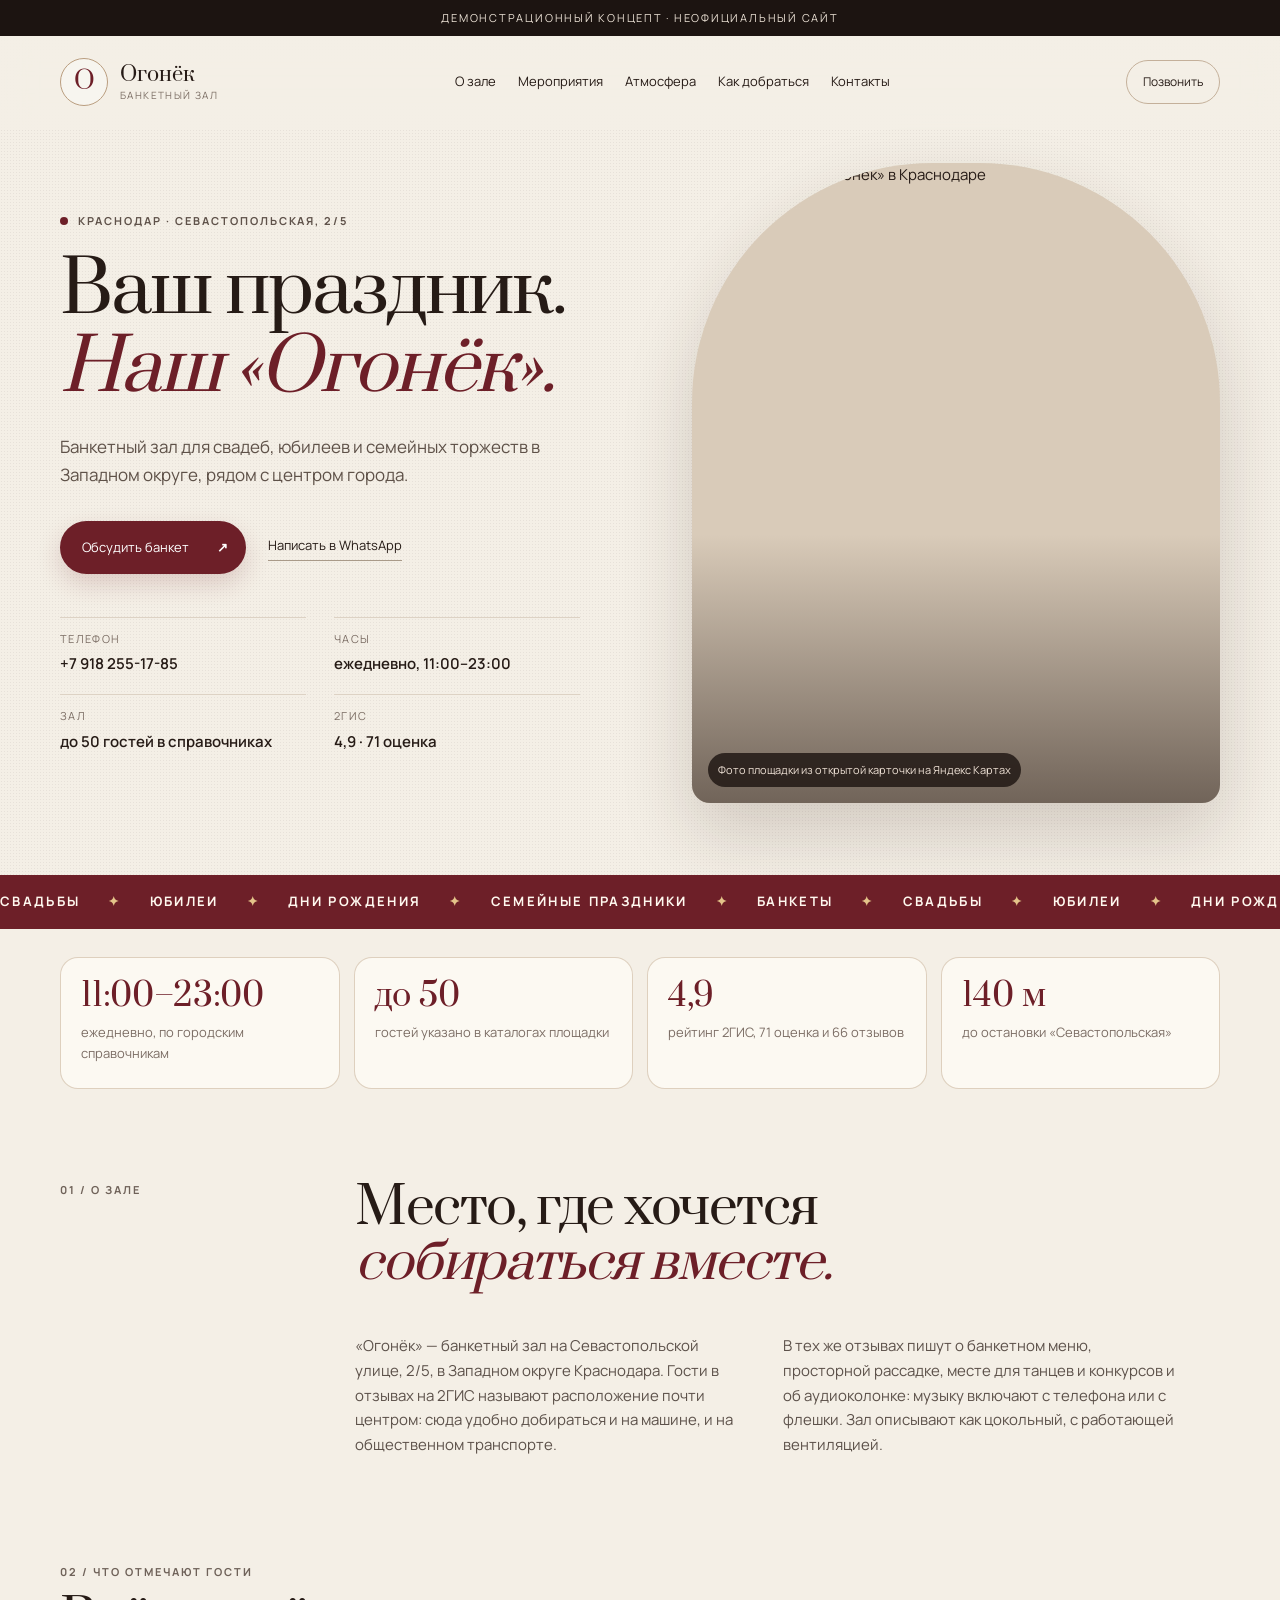
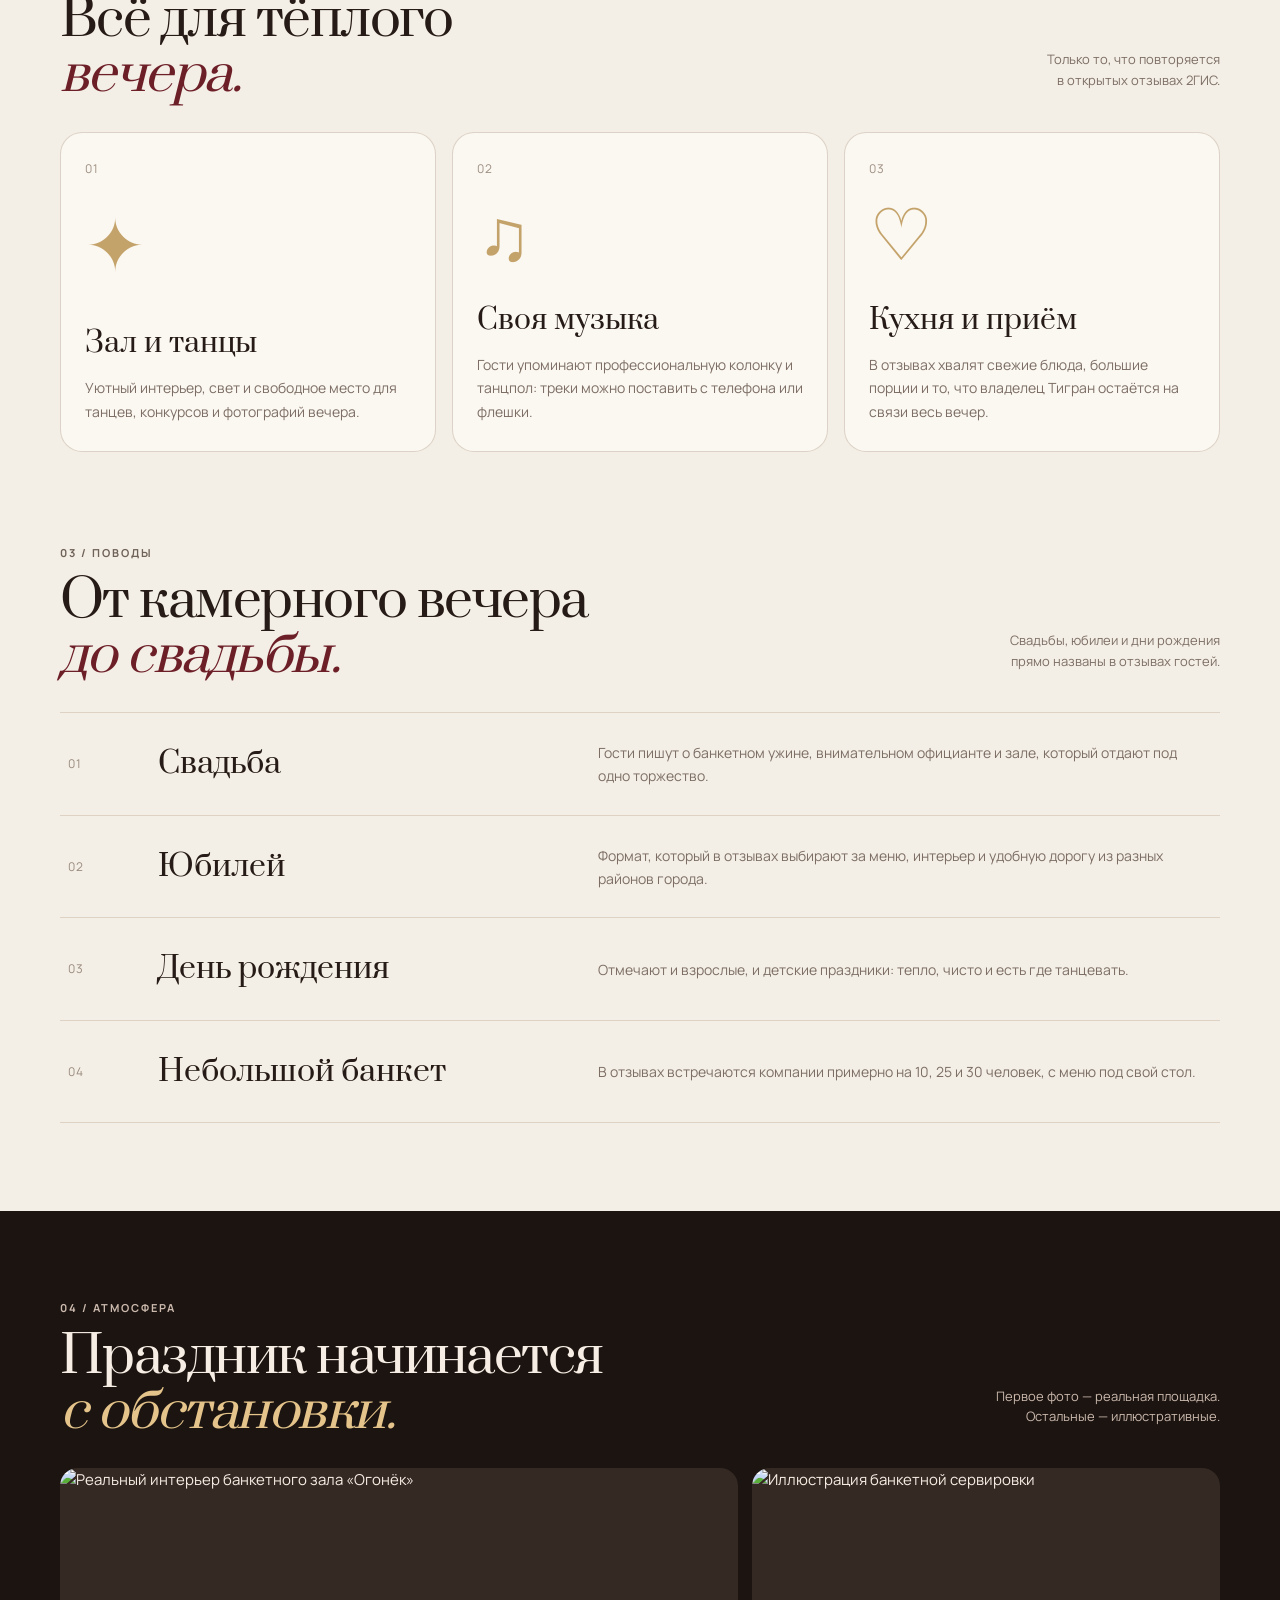
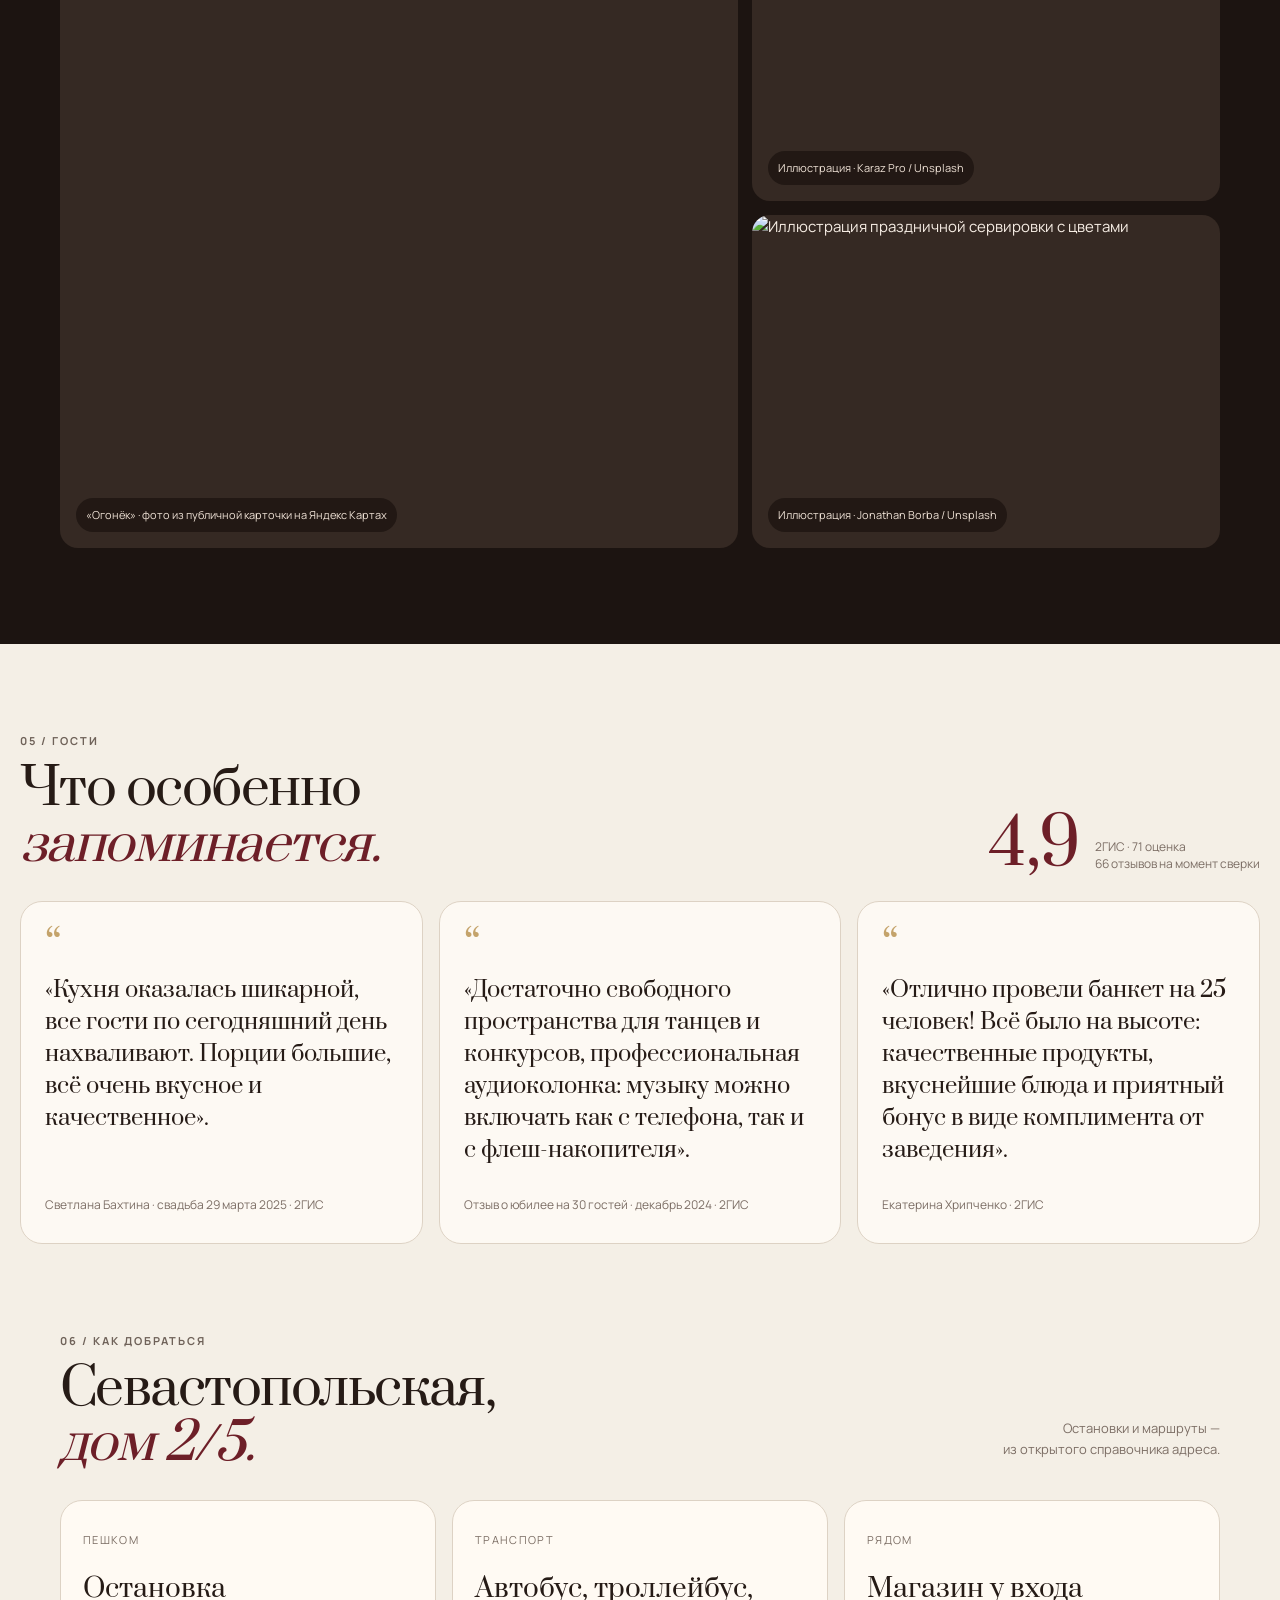
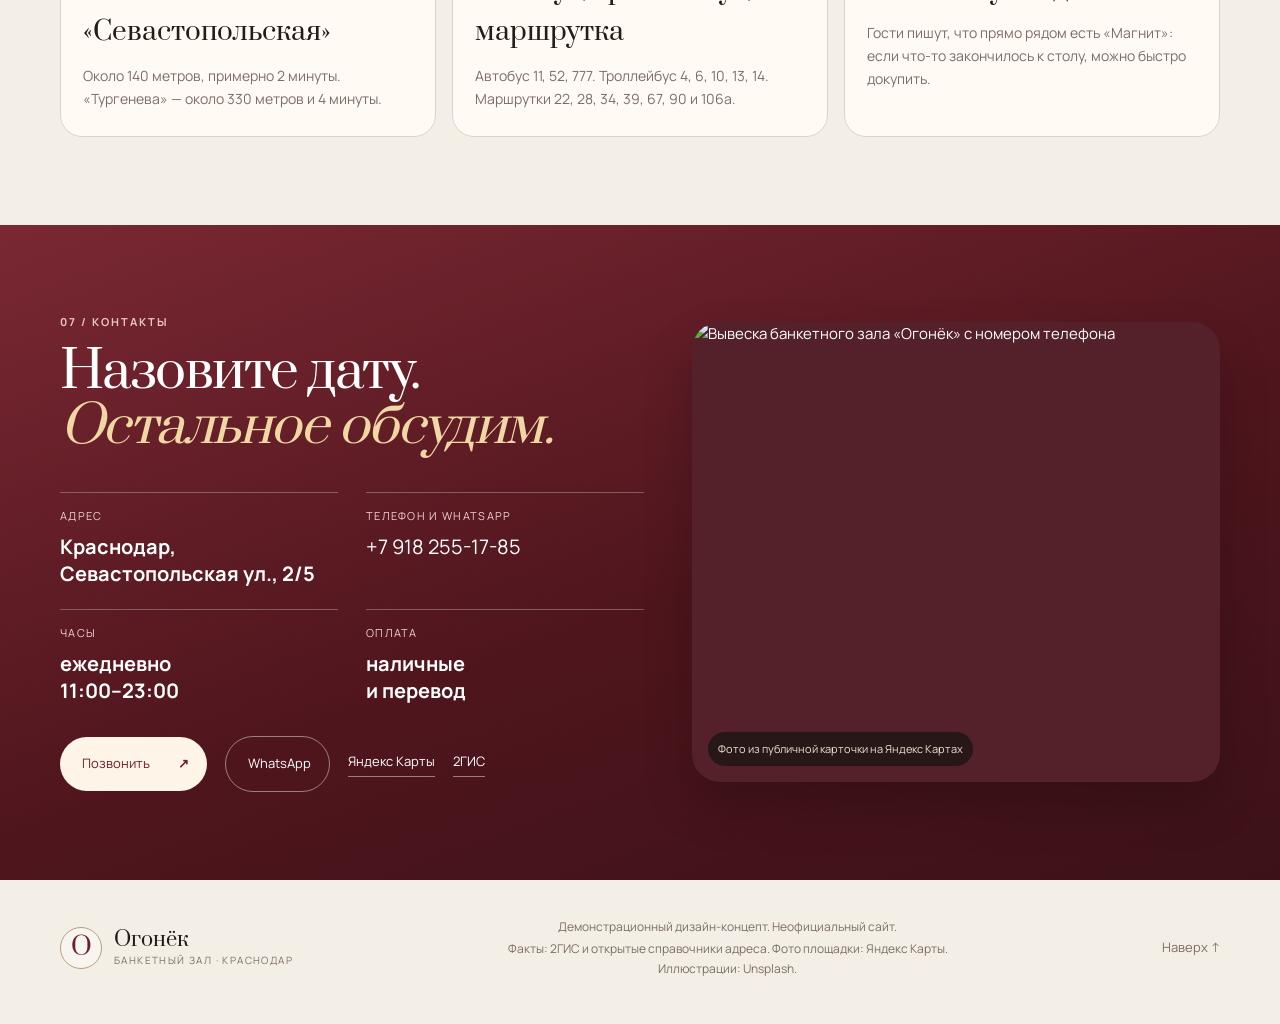
==== index.html @ b91be5e9 "Polish the Ogonek banquet page so it can be shared. Co-authored-by: Cursor <cursoragent@cursor.com>" ====
<!doctype html>
<html lang="ru">
<head>
  <meta charset="utf-8">
  <meta name="viewport" content="width=device-width, initial-scale=1">
  <meta name="description" content="Банкетный зал «Огонёк» в Краснодаре: Севастопольская улица, 2/5. Свадьбы, юбилеи и семейные праздники. Телефон +7 918 255-17-85.">
  <meta name="robots" content="noindex,nofollow">
  <meta name="theme-color" content="#4f151d">
  <meta property="og:title" content="Огонёк — банкетный зал в Краснодаре">
  <meta property="og:description" content="Севастопольская ул., 2/5. Свадьбы, юбилеи и семейные праздники. Ежедневно с 11:00 до 23:00.">
  <meta property="og:type" content="website">
  <title>Огонёк — банкетный зал в Краснодаре</title>
  <link rel="preconnect" href="https://fonts.googleapis.com">
  <link rel="preconnect" href="https://fonts.gstatic.com" crossorigin>
  <link href="https://fonts.googleapis.com/css2?family=Manrope:wght@400;500;600;700&family=Prata&display=swap" rel="stylesheet">
  <link rel="stylesheet" href="style.css">
  <script>document.documentElement.classList.add("js")</script>
</head>
<body>
  <div class="demo-bar">
    Демонстрационный концепт · неофициальный сайт
  </div>

  <header class="site-header" id="header">
    <div class="wrap header">
      <a href="#top" class="brand" aria-label="Огонёк — на главную">
        <span class="brand-mark" aria-hidden="true">О</span>
        <span>
          <strong>Огонёк</strong>
          <small>банкетный зал</small>
        </span>
      </a>

      <button class="nav-toggle" type="button" aria-expanded="false" aria-controls="site-nav">
        <span>Меню</span>
      </button>

      <nav id="site-nav" aria-label="Навигация">
        <a href="#about">О зале</a>
        <a href="#events">Мероприятия</a>
        <a href="#gallery">Атмосфера</a>
        <a href="#route">Как добраться</a>
        <a href="#contacts">Контакты</a>
      </nav>

      <a class="header-cta" href="tel:+79182551785">Позвонить</a>
    </div>
  </header>

  <main id="top">
    <section class="hero wrap">
      <div class="hero-copy">
        <p class="eyebrow"><span></span> Краснодар · Севастопольская, 2/5</p>
        <h1>Ваш праздник.<br><em>Наш «Огонёк».</em></h1>
        <p class="lead">
          Банкетный зал для свадеб, юбилеев и семейных торжеств
          в Западном округе, рядом с центром города.
        </p>

        <div class="hero-actions">
          <a class="primary" href="tel:+79182551785">Обсудить банкет <b>↗</b></a>
          <a class="text-link" href="https://wa.me/79182551785" target="_blank" rel="noopener">Написать в WhatsApp</a>
        </div>

        <div class="hero-meta">
          <div><span>Телефон</span><strong><a href="tel:+79182551785">+7 918 255-17-85</a></strong></div>
          <div><span>Часы</span><strong>ежедневно, 11:00–23:00</strong></div>
          <div><span>Зал</span><strong>до 50 гостей в справочниках</strong></div>
          <div><span>2ГИС</span><strong>4,9 · 71 оценка</strong></div>
        </div>
      </div>

      <figure class="hero-image">
        <img
          src="https://avatars.mds.yandex.net/get-altay/16123546/2a0000019a3725b6a04219228c6ca6900550/XXL_height"
          alt="Банкетный зал «Огонёк» в Краснодаре">
        <figcaption>Фото площадки из открытой карточки на Яндекс Картах</figcaption>
      </figure>
    </section>

    <section class="ticker" aria-hidden="true">
      <div class="ticker-track">
        <span>Свадьбы</span><i>✦</i>
        <span>Юбилеи</span><i>✦</i>
        <span>Дни рождения</span><i>✦</i>
        <span>Семейные праздники</span><i>✦</i>
        <span>Банкеты</span><i>✦</i>
        <span>Свадьбы</span><i>✦</i>
        <span>Юбилеи</span><i>✦</i>
        <span>Дни рождения</span><i>✦</i>
        <span>Семейные праздники</span><i>✦</i>
        <span>Банкеты</span><i>✦</i>
      </div>
    </section>

    <section class="facts wrap reveal" aria-label="Коротко о зале">
      <article>
        <strong>11:00–23:00</strong>
        <span>ежедневно, по городским справочникам</span>
      </article>
      <article>
        <strong>до 50</strong>
        <span>гостей указано в каталогах площадки</span>
      </article>
      <article>
        <strong>4,9</strong>
        <span>рейтинг 2ГИС, 71 оценка и 66 отзывов</span>
      </article>
      <article>
        <strong>140 м</strong>
        <span>до остановки «Севастопольская»</span>
      </article>
    </section>

    <section class="about wrap reveal" id="about">
      <p class="section-kicker">01 / О зале</p>
      <div>
        <h2>Место, где хочется<br><em>собираться вместе.</em></h2>
        <div class="about-columns">
          <p>
            «Огонёк» — банкетный зал на Севастопольской улице, 2/5,
            в Западном округе Краснодара. Гости в отзывах на 2ГИС
            называют расположение почти центром: сюда удобно добираться
            и на машине, и на общественном транспорте.
          </p>
          <p>
            В тех же отзывах пишут о банкетном меню, просторной рассадке,
            месте для танцев и конкурсов и об аудиоколонке: музыку включают
            с телефона или с флешки. Зал описывают как цокольный,
            с работающей вентиляцией.
          </p>
        </div>
      </div>
    </section>

    <section class="features">
      <div class="wrap">
        <div class="section-head reveal">
          <div>
            <p class="section-kicker">02 / Что отмечают гости</p>
            <h2>Всё для тёплого<br><em>вечера.</em></h2>
          </div>
          <p class="side-note">Только то, что повторяется<br>в открытых отзывах 2ГИС.</p>
        </div>

        <div class="feature-grid">
          <article class="reveal">
            <span>01</span>
            <div class="feature-symbol">✦</div>
            <h3>Зал и танцы</h3>
            <p>Уютный интерьер, свет и свободное место для танцев, конкурсов и фотографий вечера.</p>
          </article>
          <article class="reveal">
            <span>02</span>
            <div class="feature-symbol">♫</div>
            <h3>Своя музыка</h3>
            <p>Гости упоминают профессиональную колонку и танцпол: треки можно поставить с телефона или флешки.</p>
          </article>
          <article class="reveal">
            <span>03</span>
            <div class="feature-symbol">♡</div>
            <h3>Кухня и приём</h3>
            <p>В отзывах хвалят свежие блюда, большие порции и то, что владелец Тигран остаётся на связи весь вечер.</p>
          </article>
        </div>
      </div>
    </section>

    <section class="events wrap" id="events">
      <div class="section-head reveal">
        <div>
          <p class="section-kicker">03 / Поводы</p>
          <h2>От камерного вечера<br><em>до свадьбы.</em></h2>
        </div>
        <p class="side-note">Свадьбы, юбилеи и дни рождения<br>прямо названы в отзывах гостей.</p>
      </div>

      <div class="event-list">
        <article class="reveal">
          <span>01</span>
          <h3>Свадьба</h3>
          <p>Гости пишут о банкетном ужине, внимательном официанте и зале, который отдают под одно торжество.</p>
        </article>
        <article class="reveal">
          <span>02</span>
          <h3>Юбилей</h3>
          <p>Формат, который в отзывах выбирают за меню, интерьер и удобную дорогу из разных районов города.</p>
        </article>
        <article class="reveal">
          <span>03</span>
          <h3>День рождения</h3>
          <p>Отмечают и взрослые, и детские праздники: тепло, чисто и есть где танцевать.</p>
        </article>
        <article class="reveal">
          <span>04</span>
          <h3>Небольшой банкет</h3>
          <p>В отзывах встречаются компании примерно на 10, 25 и 30 человек, с меню под свой стол.</p>
        </article>
      </div>
    </section>

    <section class="gallery" id="gallery">
      <div class="wrap">
        <div class="section-head light reveal">
          <div>
            <p class="section-kicker">04 / Атмосфера</p>
            <h2>Праздник начинается<br><em>с обстановки.</em></h2>
          </div>
          <p class="side-note">Первое фото — реальная площадка.<br>Остальные — иллюстративные.</p>
        </div>

        <div class="gallery-grid">
          <figure class="venue-photo reveal">
            <img
              src="https://avatars.mds.yandex.net/get-altay/16123546/2a0000019a3725b6a04219228c6ca6900550/XXL_height"
              alt="Реальный интерьер банкетного зала «Огонёк»">
            <figcaption>«Огонёк» · фото из публичной карточки на Яндекс Картах</figcaption>
          </figure>

          <figure class="reveal">
            <img
              src="https://images.unsplash.com/photo-1775918427144-51f0bf53f8c4?auto=format&fit=crop&fm=jpg&q=82&w=1600"
              alt="Иллюстрация банкетной сервировки">
            <figcaption>Иллюстрация · Karaz Pro / Unsplash</figcaption>
          </figure>

          <figure class="reveal">
            <img
              src="https://images.unsplash.com/photo-1769812343477-f0db96f225d3?auto=format&fit=crop&fm=jpg&q=82&w=1600"
              alt="Иллюстрация праздничной сервировки с цветами">
            <figcaption>Иллюстрация · Jonathan Borba / Unsplash</figcaption>
          </figure>
        </div>
      </div>
    </section>

    <section class="reviews wrap">
      <div class="section-head reveal">
        <div>
          <p class="section-kicker">05 / Гости</p>
          <h2>Что особенно<br><em>запоминается.</em></h2>
        </div>
        <div class="rating">
          <strong>4,9</strong>
          <span>2ГИС · 71 оценка<br>66 отзывов на момент сверки</span>
        </div>
      </div>

      <div class="review-grid">
        <blockquote class="reveal">
          <p>«Кухня оказалась шикарной, все гости по сегодняшний день нахваливают. Порции большие, всё очень вкусное и качественное».</p>
          <footer>Светлана Бахтина · свадьба 29 марта 2025 · 2ГИС</footer>
        </blockquote>
        <blockquote class="reveal">
          <p>«Достаточно свободного пространства для танцев и конкурсов, профессиональная аудиоколонка: музыку можно включать как с телефона, так и с флеш-накопителя».</p>
          <footer>Отзыв о юбилее на 30 гостей · декабрь 2024 · 2ГИС</footer>
        </blockquote>
        <blockquote class="reveal">
          <p>«Отлично провели банкет на 25 человек! Всё было на высоте: качественные продукты, вкуснейшие блюда и приятный бонус в виде комплимента от заведения».</p>
          <footer>Екатерина Хрипченко · 2ГИС</footer>
        </blockquote>
      </div>
    </section>

    <section class="route wrap reveal" id="route">
      <div class="section-head">
        <div>
          <p class="section-kicker">06 / Как добраться</p>
          <h2>Севастопольская,<br><em>дом 2/5.</em></h2>
        </div>
        <p class="side-note">Остановки и маршруты —<br>из открытого справочника адреса.</p>
      </div>
      <div class="route-grid">
        <article>
          <span>Пешком</span>
          <h3>Остановка «Севастопольская»</h3>
          <p>Около 140 метров, примерно 2 минуты. «Тургенева» — около 330 метров и 4 минуты.</p>
        </article>
        <article>
          <span>Транспорт</span>
          <h3>Автобус, троллейбус, маршрутка</h3>
          <p>Автобус 11, 52, 777. Троллейбус 4, 6, 10, 13, 14. Маршрутки 22, 28, 34, 39, 67, 90 и 106а.</p>
        </article>
        <article>
          <span>Рядом</span>
          <h3>Магазин у входа</h3>
          <p>Гости пишут, что прямо рядом есть «Магнит»: если что-то закончилось к столу, можно быстро докупить.</p>
        </article>
      </div>
    </section>

    <section class="contacts" id="contacts">
      <div class="wrap contact-grid">
        <div class="reveal">
          <p class="section-kicker pale">07 / Контакты</p>
          <h2>Назовите дату.<br><em>Остальное обсудим.</em></h2>

          <div class="contact-info">
            <div>
              <span>Адрес</span>
              <strong>Краснодар,<br>Севастопольская ул., 2/5</strong>
            </div>
            <div>
              <span>Телефон и WhatsApp</span>
              <a href="tel:+79182551785">+7 918 255-17-85</a>
            </div>
            <div>
              <span>Часы</span>
              <strong>ежедневно<br>11:00–23:00</strong>
            </div>
            <div>
              <span>Оплата</span>
              <strong>наличные<br>и перевод</strong>
            </div>
          </div>

          <div class="contact-actions">
            <a class="primary cream" href="tel:+79182551785">Позвонить <b>↗</b></a>
            <a class="primary ghost" href="https://wa.me/79182551785" target="_blank" rel="noopener">WhatsApp</a>
            <a class="map-link" target="_blank" rel="noopener"
               href="https://yandex.ru/maps/?text=%D0%9A%D1%80%D0%B0%D1%81%D0%BD%D0%BE%D0%B4%D0%B0%D1%80%2C%20%D0%A1%D0%B5%D0%B2%D0%B0%D1%81%D1%82%D0%BE%D0%BF%D0%BE%D0%BB%D1%8C%D1%81%D0%BA%D0%B0%D1%8F%202%2F5">
              Яндекс Карты
            </a>
            <a class="map-link" target="_blank" rel="noopener"
               href="https://2gis.ru/krasnodar/firm/70000001054314527">
              2ГИС
            </a>
          </div>
        </div>

        <figure class="sign-photo reveal">
          <img
            src="https://avatars.mds.yandex.net/get-altay/18101536/2a0000019d8aa66c78dc03e1081b0ba7074f/XXL_height"
            alt="Вывеска банкетного зала «Огонёк» с номером телефона">
          <figcaption>Фото из публичной карточки на Яндекс Картах</figcaption>
        </figure>
      </div>
    </section>
  </main>

  <footer class="wrap footer">
    <div class="brand compact">
      <span class="brand-mark">О</span>
      <span>
        <strong>Огонёк</strong>
        <small>банкетный зал · Краснодар</small>
      </span>
    </div>
    <div class="legal">
      <p>Демонстрационный дизайн-концепт. Неофициальный сайт.</p>
      <p>Факты: 2ГИС и открытые справочники адреса. Фото площадки: Яндекс Карты. Иллюстрации: Unsplash.</p>
    </div>
    <a href="#top">Наверх ↑</a>
  </footer>

  <a class="float-call" href="tel:+79182551785">Позвонить</a>

  <script src="app.js"></script>
</body>
</html>
---- style.css ----
:root{
  --cream:#f4efe6;
  --paper:#fbf7f1;
  --ink:#261b16;
  --muted:#7c6e65;
  --wine:#6d1f28;
  --wine2:#4f151d;
  --gold:#c4a36a;
  --line:#ddd2c4;
  --dark:#1c1411;
}
*{box-sizing:border-box}
html{scroll-behavior:smooth;scroll-padding-top:96px}
body{
  margin:0;
  background:
    radial-gradient(900px 420px at 8% -10%, rgba(201,164,106,.18), transparent 60%),
    var(--cream);
  color:var(--ink);
  font:15px/1.65 Manrope,Arial,sans-serif;
}
body:before{
  content:"";
  pointer-events:none;
  position:fixed;
  inset:0;
  opacity:.18;
  background-image:radial-gradient(rgba(38,27,22,.35) .6px, transparent .6px);
  background-size:3px 3px;
  mix-blend-mode:multiply;
  z-index:0;
}
a{color:inherit;text-decoration:none}
img{display:block;width:100%;height:100%;object-fit:cover}
.wrap{max-width:1240px;margin:auto;padding-left:40px;padding-right:40px;position:relative;z-index:1}
.demo-bar{
  position:relative;
  z-index:30;
  background:var(--dark);
  color:#e9dfd3;
  text-align:center;
  padding:9px 18px;
  font-size:11px;
  letter-spacing:.16em;
  text-transform:uppercase;
}
.site-header{
  position:sticky;
  top:0;
  z-index:40;
  background:rgba(244,239,230,.86);
  backdrop-filter:blur(16px);
  border-bottom:1px solid transparent;
  transition:border-color .35s ease, box-shadow .35s ease;
}
.site-header.is-stuck{
  border-bottom-color:rgba(185,157,127,.45);
  box-shadow:0 10px 30px rgba(38,27,22,.05);
}
.header{height:92px;display:flex;align-items:center;justify-content:space-between;gap:22px}
.brand{display:flex;align-items:center;gap:12px}
.brand-mark{
  width:48px;height:48px;border:1px solid #b99d7f;border-radius:50%;
  display:grid;place-items:center;font-family:Prata,Georgia,serif;font-size:24px;color:var(--wine);
  position:relative;background:rgba(255,255,255,.35);
}
.brand-mark:after{
  content:"";
  position:absolute;inset:-5px;border-radius:50%;
  border:1px solid rgba(196,163,106,.0);
  animation:pulse 3.6s ease-out infinite;
}
.brand>span:last-child{display:flex;flex-direction:column;line-height:1.15}
.brand strong{font-family:Prata,Georgia,serif;font-size:20px;font-weight:400}
.brand small{font-size:10px;text-transform:uppercase;letter-spacing:.14em;color:var(--muted);margin-top:4px}
nav{display:flex;gap:22px;font-size:13px}
nav a{position:relative;padding:6px 0}
nav a:after{
  content:"";position:absolute;left:0;bottom:0;height:1px;width:100%;
  background:var(--wine);transform:scaleX(0);transform-origin:left;transition:transform .35s ease;
}
nav a:hover:after{transform:scaleX(1)}
.header-cta,.nav-toggle{
  border:1px solid #c4b09a;padding:11px 16px;border-radius:999px;font-size:12px;background:transparent;
  color:inherit;cursor:pointer;font-family:inherit;
}
.header-cta{transition:background .3s ease,color .3s ease,transform .3s ease}
.header-cta:hover{background:var(--wine);color:#fff;transform:translateY(-1px)}
.nav-toggle{display:none}
.hero{display:grid;grid-template-columns:1.05fr .95fr;gap:48px;padding-top:34px;padding-bottom:72px;align-items:center}
.eyebrow,.section-kicker{margin:0;font-size:11px;letter-spacing:.18em;font-weight:700;text-transform:uppercase}
.eyebrow{display:flex;align-items:center;gap:10px;color:#5f524a}
.eyebrow span{width:8px;height:8px;background:var(--wine);border-radius:50%;box-shadow:0 0 0 0 rgba(109,31,40,.45);animation:blink 2.4s ease-out infinite}
h1,h2{font-family:Prata,Georgia,serif;font-weight:400;line-height:1.08;letter-spacing:-.03em;margin:0}
h1{font-size:clamp(48px,5.6vw,84px);margin-top:22px}
h2{font-size:clamp(36px,4vw,58px)}
em{font-style:italic;color:var(--wine)}
.lead{max-width:540px;font-size:17px;color:#5e5148;margin:26px 0 0}
.hero-actions{display:flex;align-items:center;gap:22px;margin-top:32px;flex-wrap:wrap}
.primary{
  display:inline-flex;justify-content:space-between;align-items:center;gap:28px;
  background:var(--wine);color:white;padding:16px 18px 16px 22px;border-radius:999px;font-size:13px;
  transition:transform .35s ease,background .35s ease,box-shadow .35s ease;
  box-shadow:0 10px 24px rgba(109,31,40,.18);
}
.primary b{transition:transform .35s ease}
.primary:hover{background:var(--wine2);transform:translateY(-2px)}
.primary:hover b{transform:translate(3px,-3px)}
.text-link,.map-link{font-size:13px;border-bottom:1px solid #a99a89;padding-bottom:3px}
.hero-meta{display:grid;grid-template-columns:1fr 1fr;gap:18px 28px;margin-top:42px;max-width:520px}
.hero-meta div{border-top:1px solid var(--line);padding-top:12px;display:flex;flex-direction:column;gap:4px}
.hero-meta span,.route-grid span,.contact-info span{font-size:11px;color:var(--muted);text-transform:uppercase;letter-spacing:.12em}
.hero-meta strong,.hero-meta a{font-size:15px;font-weight:600}
.hero-image{
  margin:0;position:relative;height:640px;border-radius:240px 240px 18px 18px;overflow:hidden;
  background:#d9cbb9;box-shadow:0 30px 70px rgba(58,32,24,.18);
}
.hero-image img{animation:ken 18s ease-in-out infinite alternate}
.hero-image:after{content:"";position:absolute;inset:0;background:linear-gradient(180deg,transparent 58%,rgba(27,15,10,.55))}
figure figcaption{
  position:absolute;left:16px;bottom:16px;z-index:2;max-width:calc(100% - 32px);
  background:rgba(30,21,18,.82);color:#eee1d5;padding:8px 10px;border-radius:999px;font-size:11px;
}
.ticker{overflow:hidden;background:var(--wine);color:#fff8ef;padding:16px 0;position:relative;z-index:1}
.ticker-track{display:flex;gap:28px;width:max-content;align-items:center;animation:marquee 32s linear infinite;font-size:13px;font-weight:700;letter-spacing:.18em;text-transform:uppercase}
.ticker i{font-style:normal;color:#e4c48a}
.facts{display:grid;grid-template-columns:repeat(4,1fr);gap:14px;padding-top:28px}
.facts article{
  background:rgba(255,252,247,.72);border:1px solid rgba(185,157,127,.45);
  border-radius:18px;padding:22px 20px;min-height:132px;
  transition:transform .4s ease,box-shadow .4s ease;
}
.facts article:hover{transform:translateY(-4px);box-shadow:0 16px 30px rgba(58,32,24,.06)}
.facts strong{display:block;font-family:Prata,Georgia,serif;font-size:32px;font-weight:400;color:var(--wine);line-height:1}
.facts span{display:block;margin-top:10px;color:var(--muted);font-size:13px}
.about{display:grid;grid-template-columns:.7fr 2.3fr;gap:32px;padding-top:92px;padding-bottom:36px}
.section-kicker{color:#6f6259}
.about h2{max-width:760px}
.about-columns{display:grid;grid-template-columns:1fr 1fr;gap:36px;max-width:820px;margin-top:28px;color:#5c514a;font-size:15px}
.features{padding:54px 0 92px}
.section-head{display:flex;align-items:end;justify-content:space-between;gap:28px;margin-bottom:28px}
.section-head h2{margin-top:12px}
.side-note{font-size:13px;line-height:1.6;color:var(--muted);text-align:right}
.feature-grid{display:grid;grid-template-columns:repeat(3,1fr);gap:16px}
.feature-grid article{
  background:var(--paper);padding:26px 24px 28px;border-radius:22px;min-height:320px;
  display:flex;flex-direction:column;border:1px solid rgba(217,207,194,.9);
  transition:transform .45s ease,box-shadow .45s ease;
}
.feature-grid article:hover{transform:translateY(-6px);box-shadow:0 22px 40px rgba(58,32,24,.08)}
.feature-grid article>span{font-size:12px;color:#9d8f82;letter-spacing:.12em}
.feature-symbol{font-family:Prata,Georgia,serif;font-size:72px;color:var(--gold);line-height:1;flex:1;display:flex;align-items:center}
.feature-grid h3{font-family:Prata,Georgia,serif;font-size:28px;font-weight:400;margin:0 0 10px}
.feature-grid p{font-size:14px;color:var(--muted);margin:0}
.events{padding-bottom:88px}
.event-list{border-top:1px solid var(--line)}
.event-list article{
  display:grid;grid-template-columns:72px 1.1fr 1.6fr;align-items:center;gap:18px;
  border-bottom:1px solid var(--line);padding:26px 8px;transition:background .35s ease,padding .35s ease;
}
.event-list article:hover{background:rgba(255,252,247,.8);padding-left:16px}
.event-list span{font-size:12px;color:#998a7d;letter-spacing:.08em}
.event-list h3{font-family:Prata,Georgia,serif;font-size:30px;font-weight:400;margin:0}
.event-list p{font-size:14px;color:var(--muted);margin:0}
.gallery{background:var(--dark);color:#f6ede4;padding:88px 0 96px;position:relative;z-index:1}
.gallery .section-kicker,.gallery .side-note{color:#cbb9ad}
.gallery h2 em{color:#e4c48a}
.gallery-grid{height:680px;display:grid;grid-template-columns:1.45fr 1fr;grid-template-rows:1fr 1fr;gap:14px}
.gallery-grid figure{margin:0;position:relative;overflow:hidden;border-radius:18px;background:#352923}
.gallery-grid .venue-photo{grid-row:1/3}
.gallery-grid img{transition:transform .8s ease}
.gallery-grid figure:hover img{transform:scale(1.06)}
.reviews{padding:88px 0}
.rating{display:flex;align-items:end;gap:14px}
.rating strong{font-family:Prata,Georgia,serif;font-size:64px;font-weight:400;color:var(--wine);line-height:.85}
.rating span{font-size:12px;color:var(--muted);line-height:1.45}
.review-grid{display:grid;grid-template-columns:repeat(3,1fr);gap:16px}
blockquote{
  margin:0;border:1px solid var(--line);padding:28px 24px;min-height:280px;border-radius:22px;
  display:flex;flex-direction:column;justify-content:space-between;background:rgba(255,252,247,.78);
  transition:transform .4s ease,box-shadow .4s ease;
}
blockquote:hover{transform:translateY(-4px);box-shadow:0 18px 36px rgba(58,32,24,.06)}
blockquote p{font-family:Prata,Georgia,serif;font-size:22px;line-height:1.45;margin:0}
blockquote p:before{content:"“";display:block;color:var(--gold);font-size:42px;line-height:.8;margin-bottom:12px}
blockquote footer{font-size:12px;color:var(--muted);margin-top:28px}
.route{padding-bottom:88px}
.route-grid{display:grid;grid-template-columns:repeat(3,1fr);gap:16px}
.route-grid article{
  padding:26px 22px;border-radius:22px;background:#fffaf3;border:1px solid var(--line);min-height:210px;
}
.route-grid h3{font-family:Prata,Georgia,serif;font-size:26px;font-weight:400;margin:16px 0 10px}
.route-grid p{margin:0;color:var(--muted);font-size:14px}
.contacts{background:linear-gradient(160deg,#7a2833,#4f151d 55%,#3c1218);color:white;padding:88px 0;position:relative;z-index:1}
.contact-grid{display:grid;grid-template-columns:1.05fr .95fr;gap:48px;align-items:center}
.pale{color:#e7c7c4}
.contacts h2{margin-top:14px}
.contacts h2 em{color:#f0d7a4}
.contact-info{display:grid;grid-template-columns:1fr 1fr;gap:22px 28px;margin-top:36px}
.contact-info div{border-top:1px solid rgba(255,255,255,.28);padding-top:14px;display:flex;flex-direction:column;gap:8px}
.contact-info span{color:#f0d0d2}
.contact-info strong,.contact-info a{font-size:20px;line-height:1.35}
.contact-actions{display:flex;align-items:center;gap:18px;margin-top:32px;flex-wrap:wrap}
.cream{background:#fff4e7;color:var(--wine);box-shadow:none}
.cream:hover{background:white}
.ghost{background:transparent;color:white;border:1px solid rgba(255,255,255,.45);box-shadow:none}
.ghost:hover{background:rgba(255,255,255,.08)}
.contacts .map-link{border-color:rgba(255,255,255,.45);color:#fff}
.sign-photo{margin:0;height:460px;position:relative;overflow:hidden;border-radius:28px;background:#54202a;box-shadow:0 24px 50px rgba(0,0,0,.2)}
.footer{padding:34px 40px 42px;display:flex;justify-content:space-between;align-items:center;gap:24px}
.compact .brand-mark{width:42px;height:42px}
.legal{text-align:center;max-width:460px}
.legal p{font-size:12px;color:var(--muted);margin:3px 0}
.footer>a{font-size:13px;color:var(--muted)}
.float-call{
  display:none;position:fixed;right:16px;bottom:16px;z-index:50;
  background:var(--wine);color:white;border-radius:999px;padding:14px 18px;
  box-shadow:0 12px 30px rgba(79,21,29,.35);
}
.js .reveal{opacity:0;transform:translateY(28px);transition:opacity .8s ease,transform .8s ease}
.js .reveal.is-in{opacity:1;transform:none}
.js .hero-copy .eyebrow{animation:rise .8s ease both}
.js .hero-copy h1{animation:rise 1s .08s ease both}
.js .hero-copy .lead{animation:rise 1s .16s ease both}
.js .hero-copy .hero-actions{animation:rise 1s .24s ease both}
.js .hero-copy .hero-meta{animation:rise 1s .32s ease both}
.js .hero-image{animation:rise 1.1s .12s ease both}
@keyframes rise{from{opacity:0;transform:translateY(28px)}to{opacity:1;transform:none}}
@keyframes marquee{from{transform:translateX(0)}to{transform:translateX(-50%)}}
@keyframes ken{from{transform:scale(1)}to{transform:scale(1.08)}}
@keyframes blink{0%{box-shadow:0 0 0 0 rgba(109,31,40,.45)}70%{box-shadow:0 0 0 10px rgba(109,31,40,0)}100%{box-shadow:0 0 0 0 rgba(109,31,40,0)}}
@keyframes pulse{0%{border-color:rgba(196,163,106,.7);transform:scale(.92)}100%{border-color:rgba(196,163,106,0);transform:scale(1.18)}}
@media(max-width:980px){
  .wrap{padding-left:24px;padding-right:24px}
  .nav-toggle{display:inline-flex}
  nav{
    display:none;position:absolute;left:24px;right:24px;top:78px;
    background:#fffaf3;border:1px solid var(--line);border-radius:18px;
    padding:12px;flex-direction:column;gap:0;box-shadow:0 18px 40px rgba(38,27,22,.08);
  }
  nav.is-open{display:flex}
  nav a{padding:12px 10px}
  .header-cta{display:none}
  .hero,.about,.contact-grid{grid-template-columns:1fr}
  .facts,.feature-grid,.review-grid,.route-grid{grid-template-columns:1fr 1fr}
  .hero-image{height:520px}
  .gallery-grid{height:auto;grid-template-columns:1fr;grid-template-rows:none}
  .gallery-grid figure,.gallery-grid .venue-photo{height:320px;grid-row:auto}
}
@media(max-width:680px){
  .wrap{padding-left:16px;padding-right:16px}
  .header{height:76px}
  h1{font-size:46px}
  .hero{padding-top:18px;padding-bottom:42px;gap:22px}
  .hero-image{height:420px;border-radius:180px 180px 16px 16px}
  .facts,.feature-grid,.review-grid,.route-grid,.about-columns,.contact-info{grid-template-columns:1fr}
  .about,.reviews,.route{padding-top:56px;padding-bottom:56px}
  .features,.gallery,.contacts{padding:56px 0}
  .section-head{display:block}
  .side-note{text-align:left;margin-top:14px}
  .event-list article{grid-template-columns:42px 1fr;gap:8px 12px}
  .event-list p{grid-column:2}
  .feature-grid article{min-height:0}
  .float-call{display:inline-flex}
  .footer{align-items:flex-start;flex-direction:column;padding-left:16px;padding-right:16px}
  .legal{text-align:left}
  nav{left:16px;right:16px;top:68px}
}
@media(prefers-reduced-motion:reduce){
  html{scroll-behavior:auto}
  *,*:before,*:after{animation:none!important;transition:none!important}
  .js .reveal,.js .hero-copy .eyebrow,.js .hero-copy h1,.js .hero-copy .lead,.js .hero-copy .hero-actions,.js .hero-copy .hero-meta,.js .hero-image{opacity:1;transform:none}
}
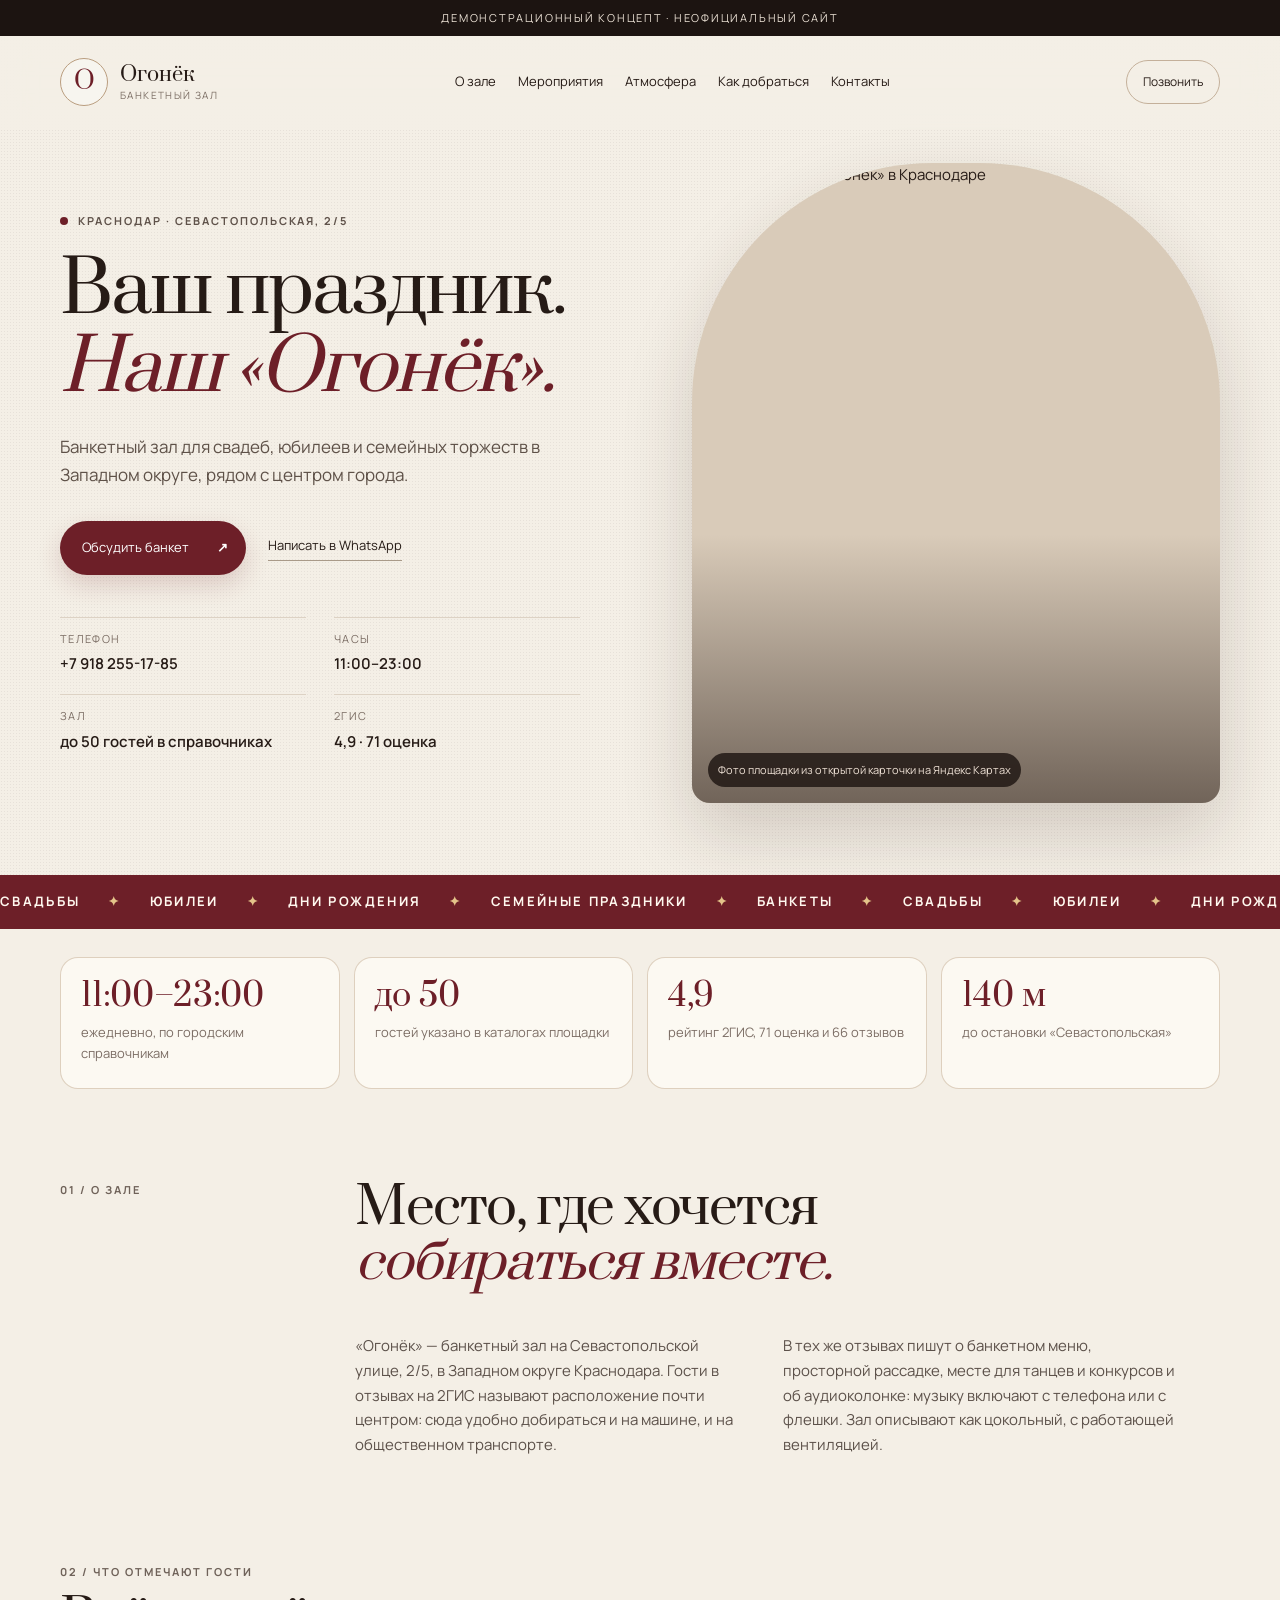
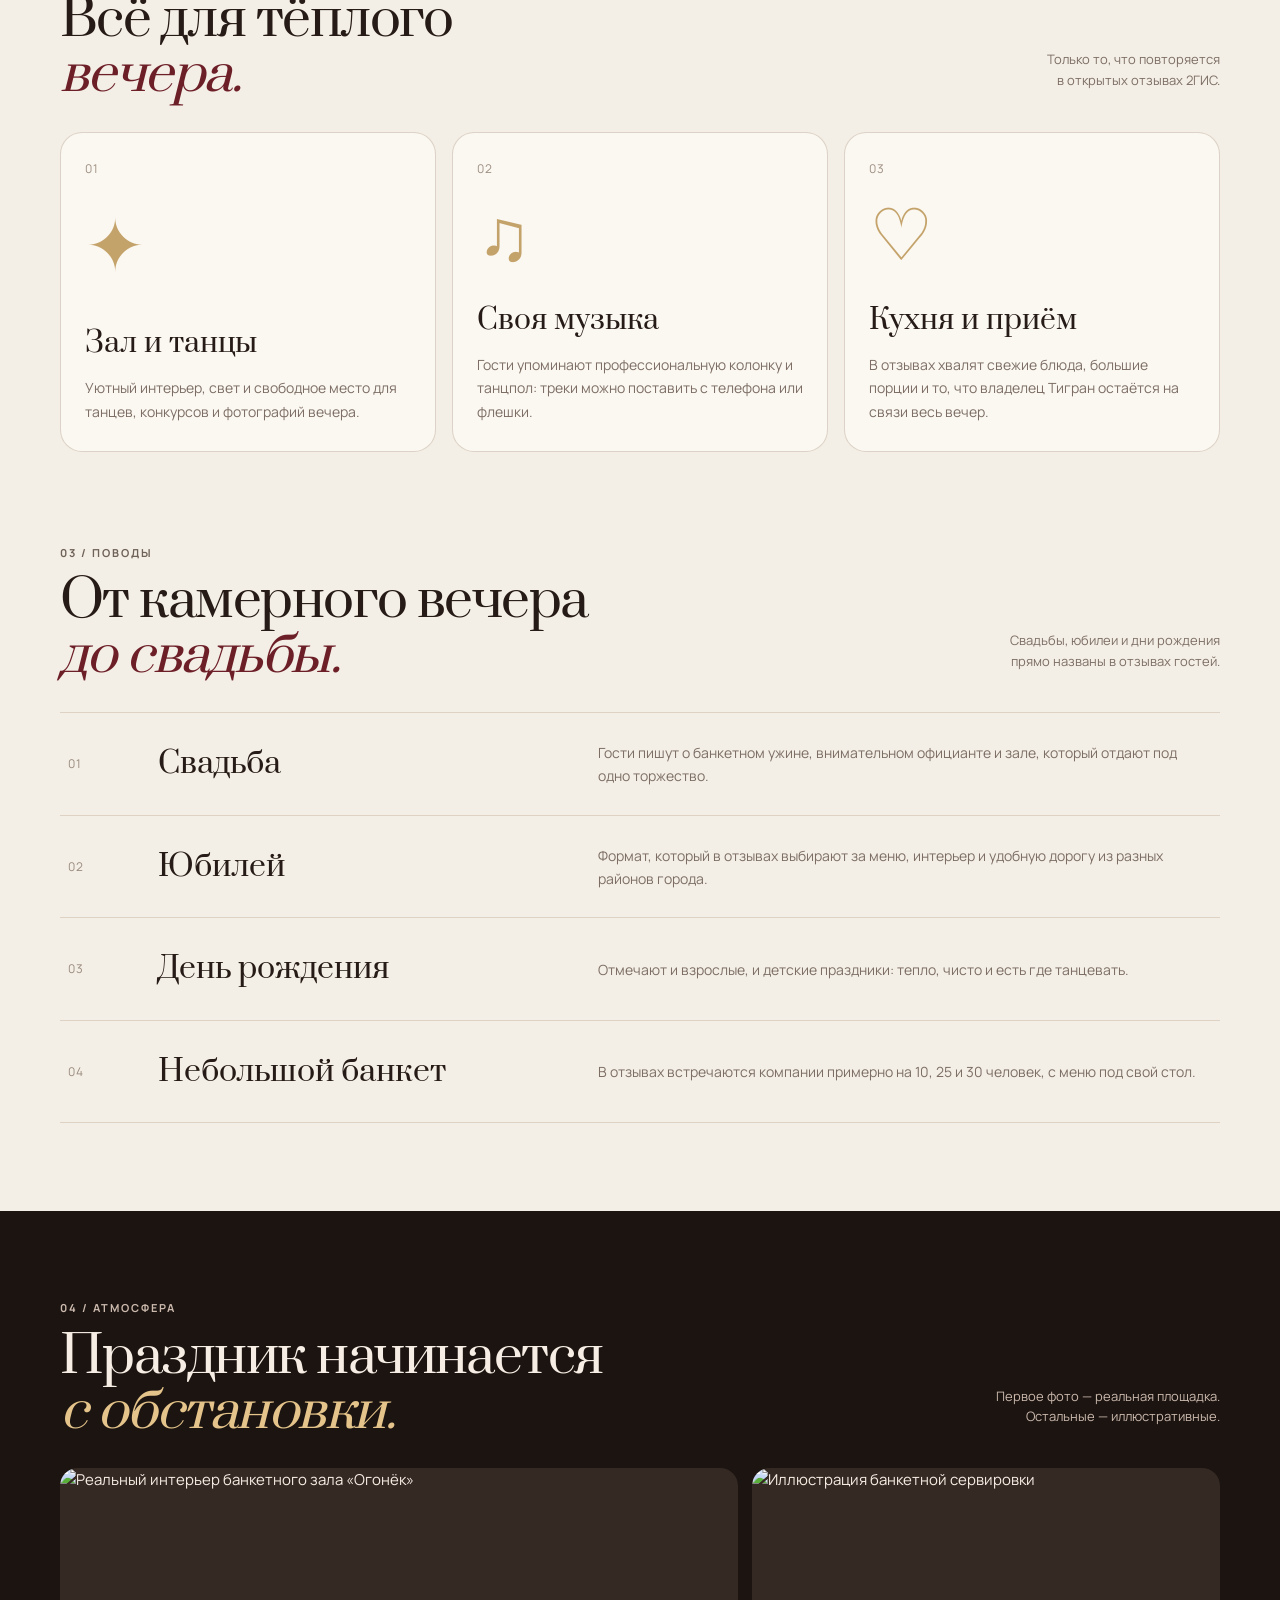
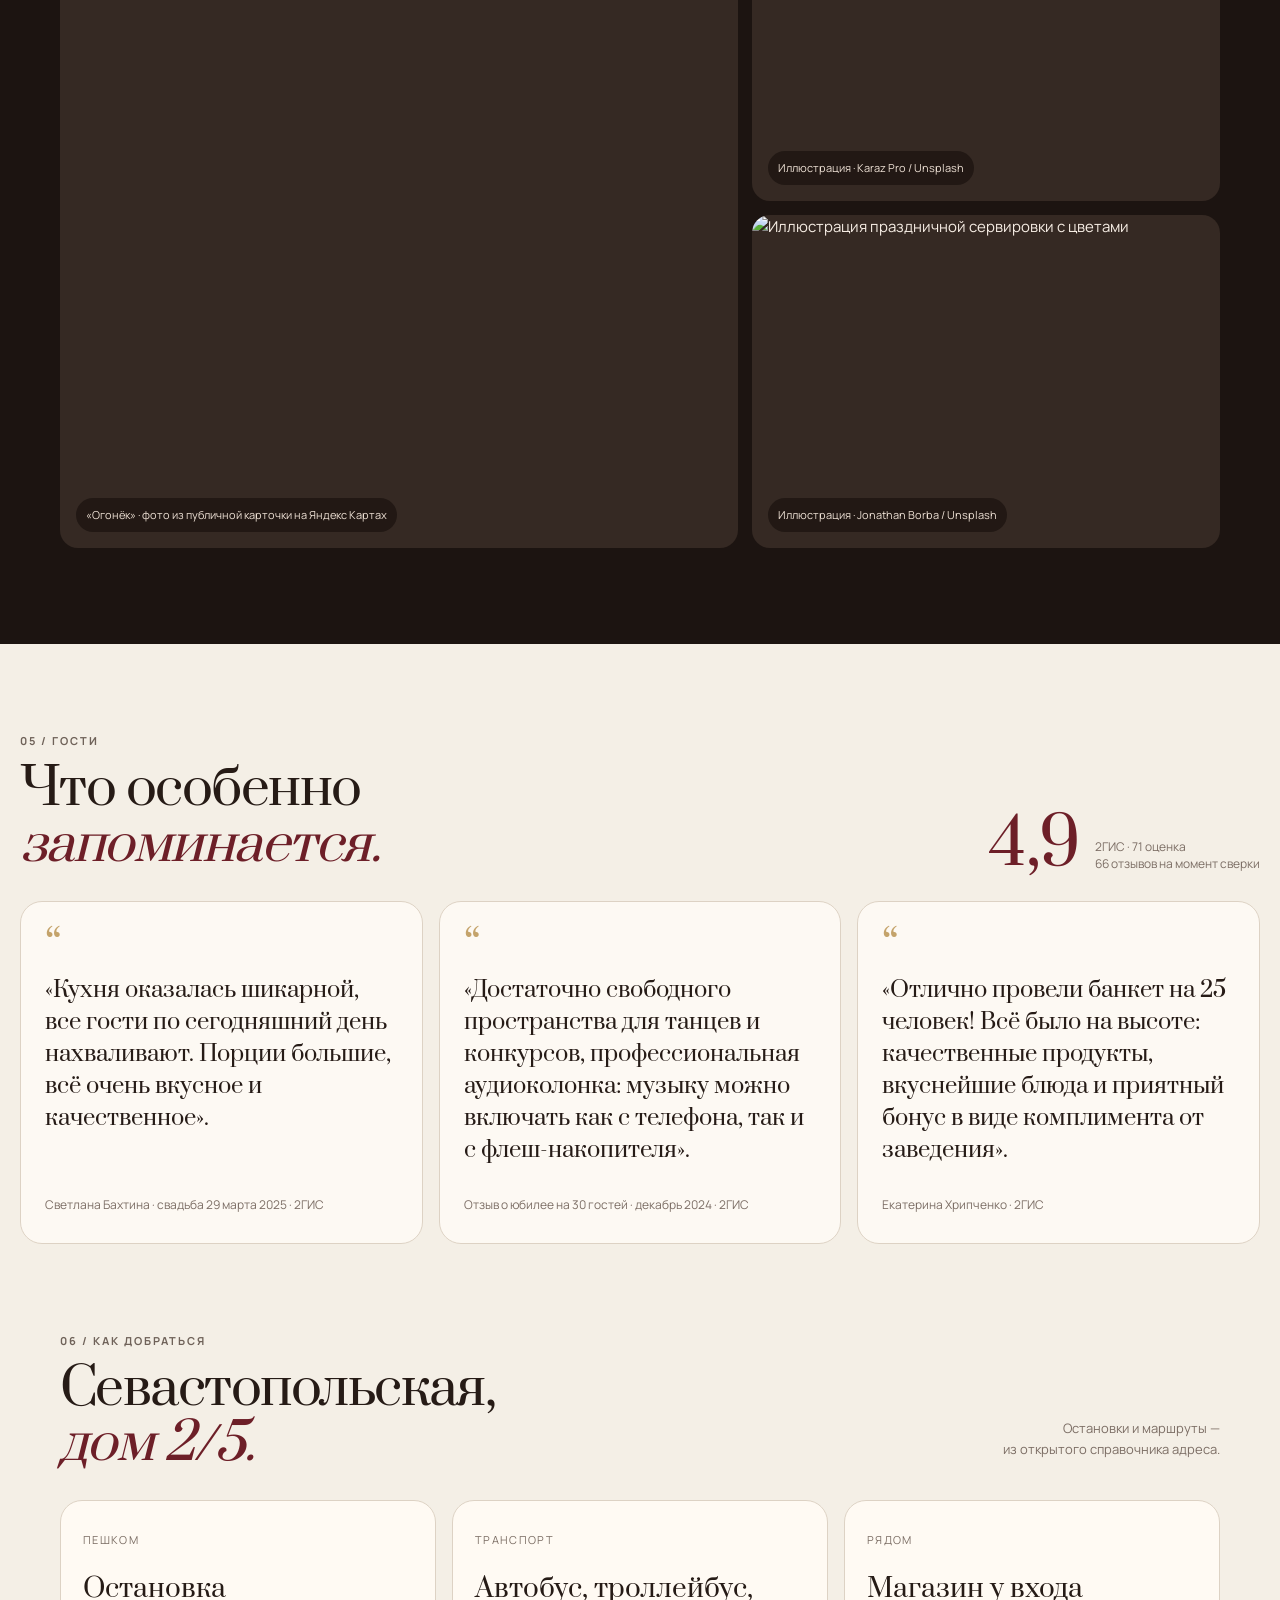
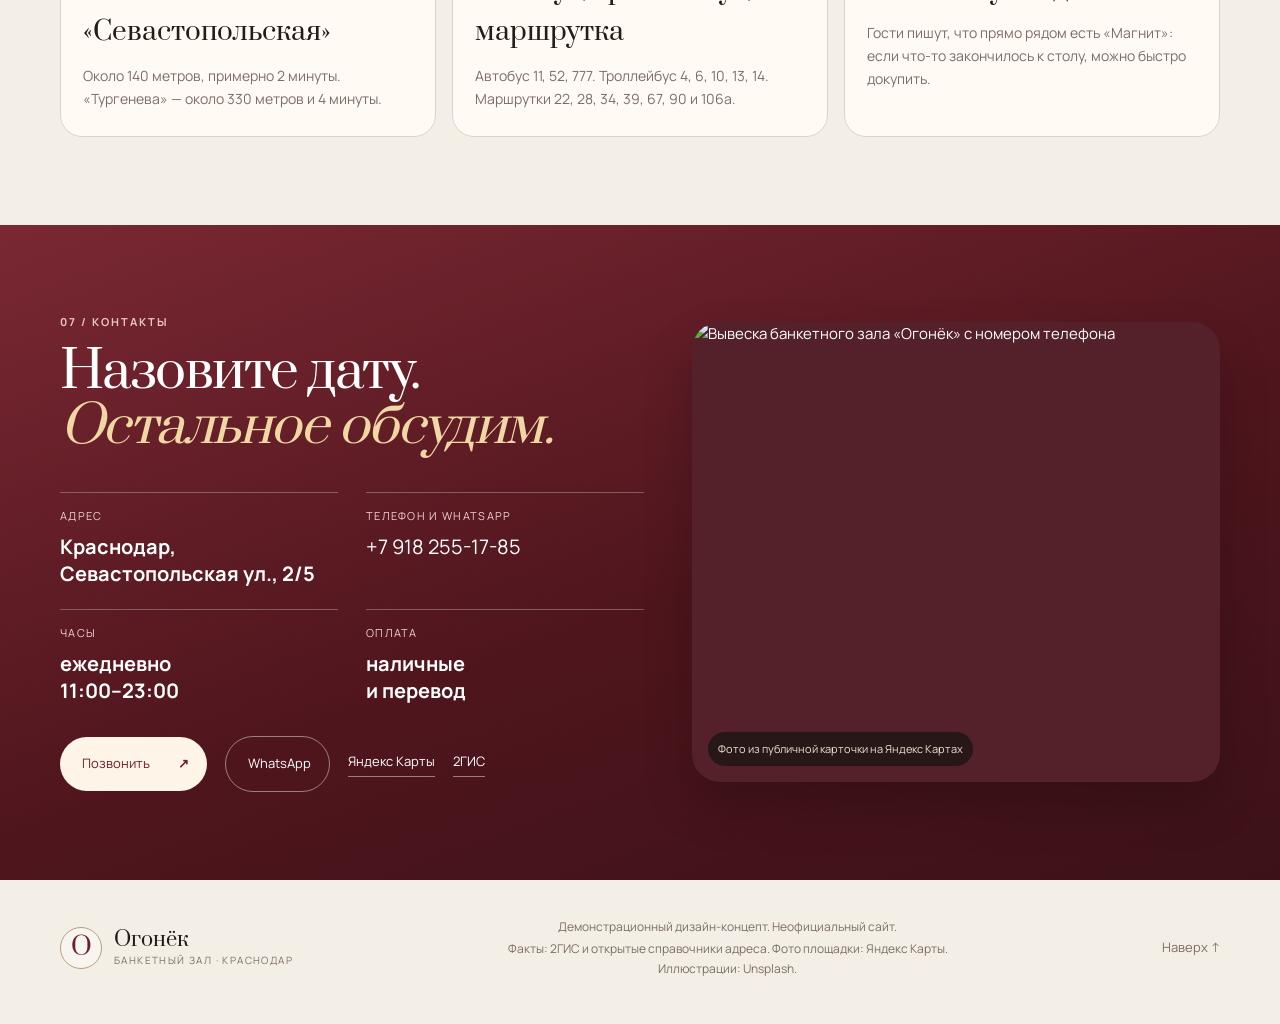
==== commit 62e07e49: "Keep the hours on one line and note the Pages address. Co-authored-by: Cursor <cursoragent@cursor.co" ====
--- a/index.html
+++ b/index.html
@@ -64,7 +64,7 @@
 
         <div class="hero-meta">
           <div><span>Телефон</span><strong><a href="tel:+79182551785">+7 918 255-17-85</a></strong></div>
-          <div><span>Часы</span><strong>ежедневно, 11:00–23:00</strong></div>
+          <div><span>Часы</span><strong>11:00–23:00</strong></div>
           <div><span>Зал</span><strong>до 50 гостей в справочниках</strong></div>
           <div><span>2ГИС</span><strong>4,9 · 71 оценка</strong></div>
         </div>
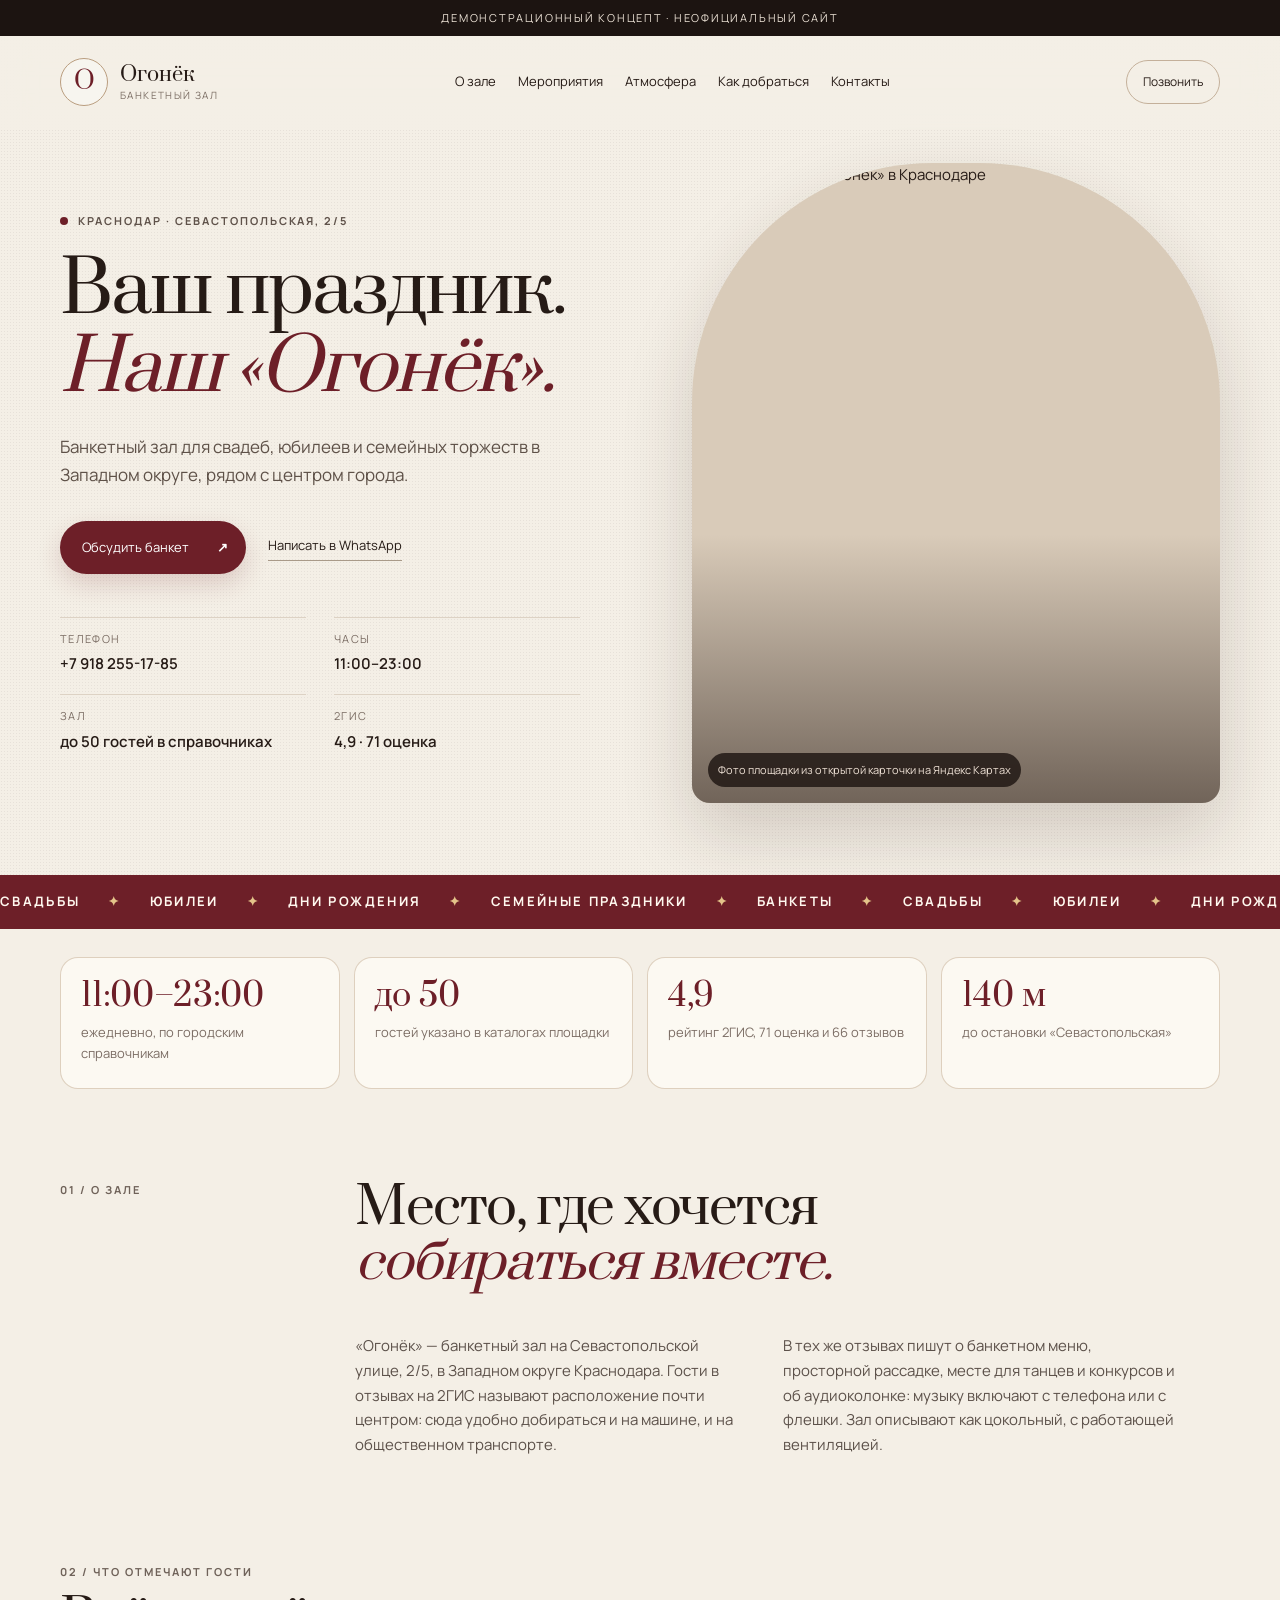
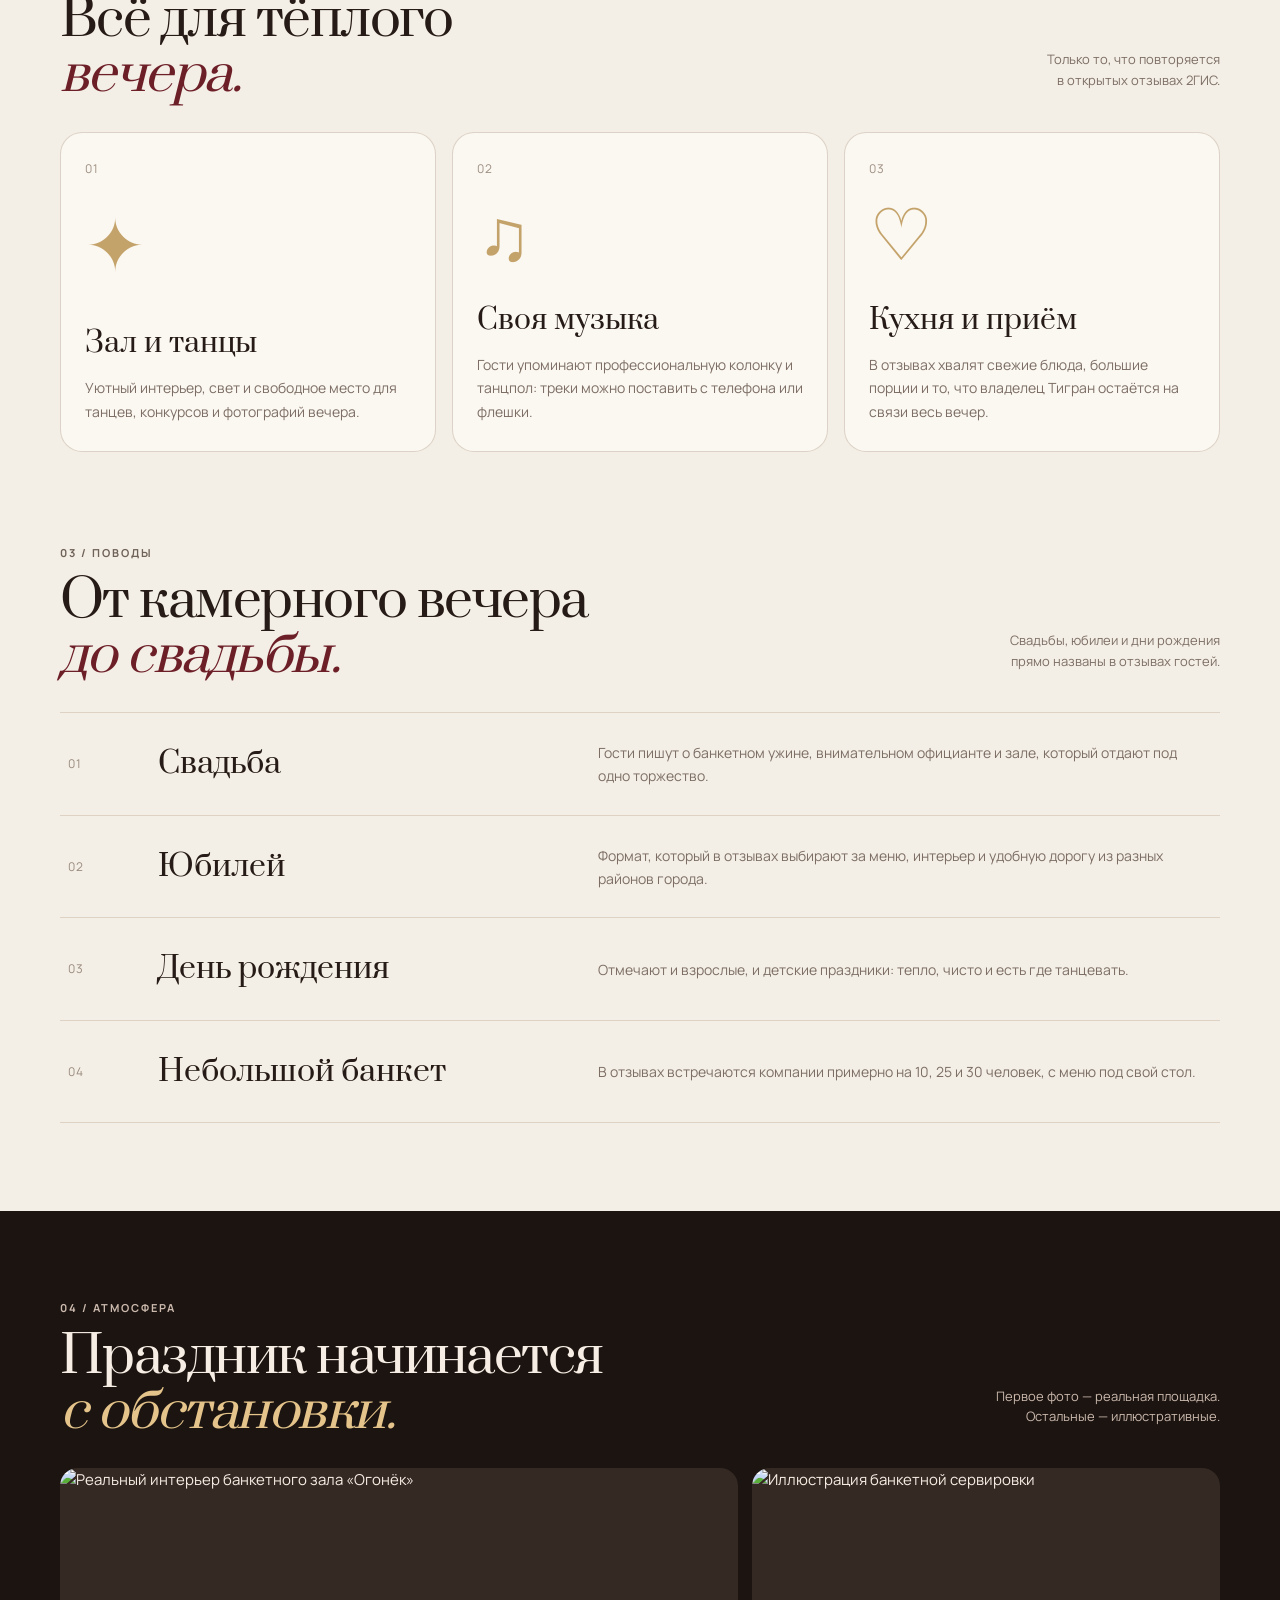
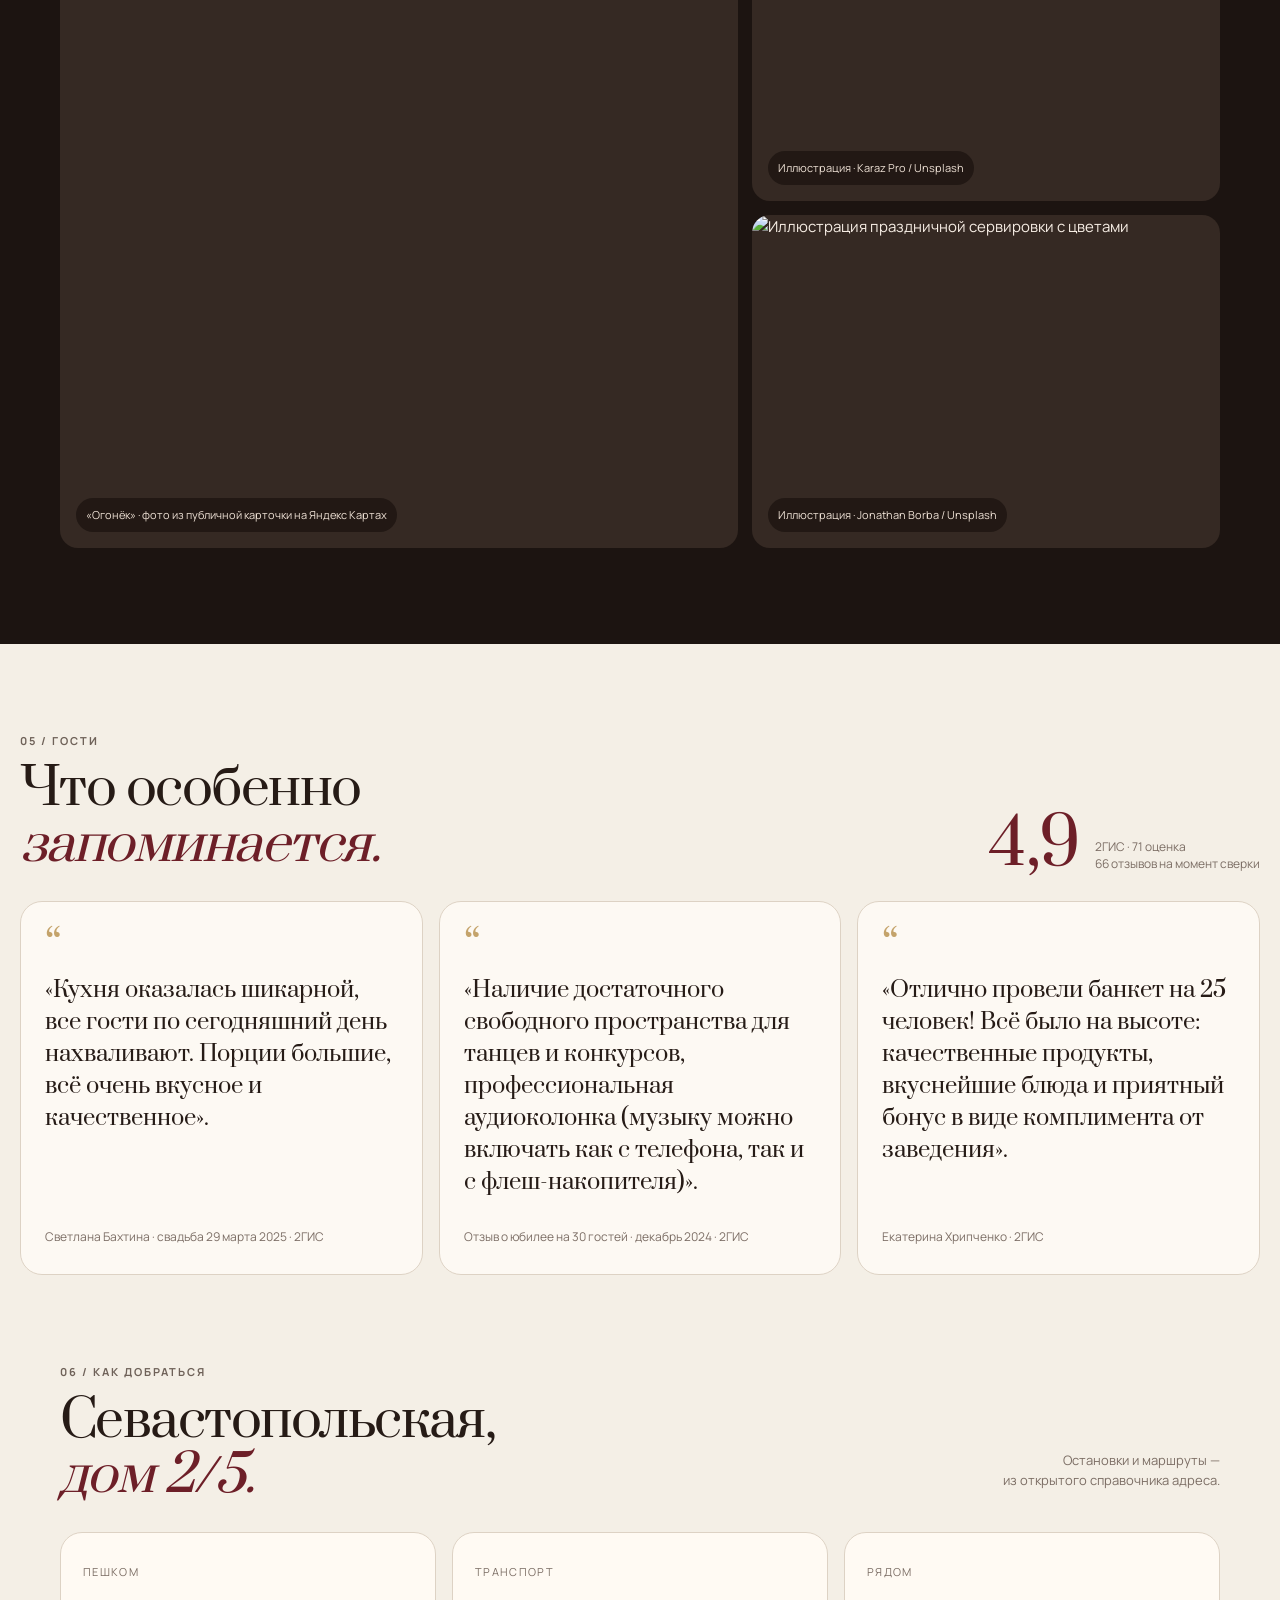
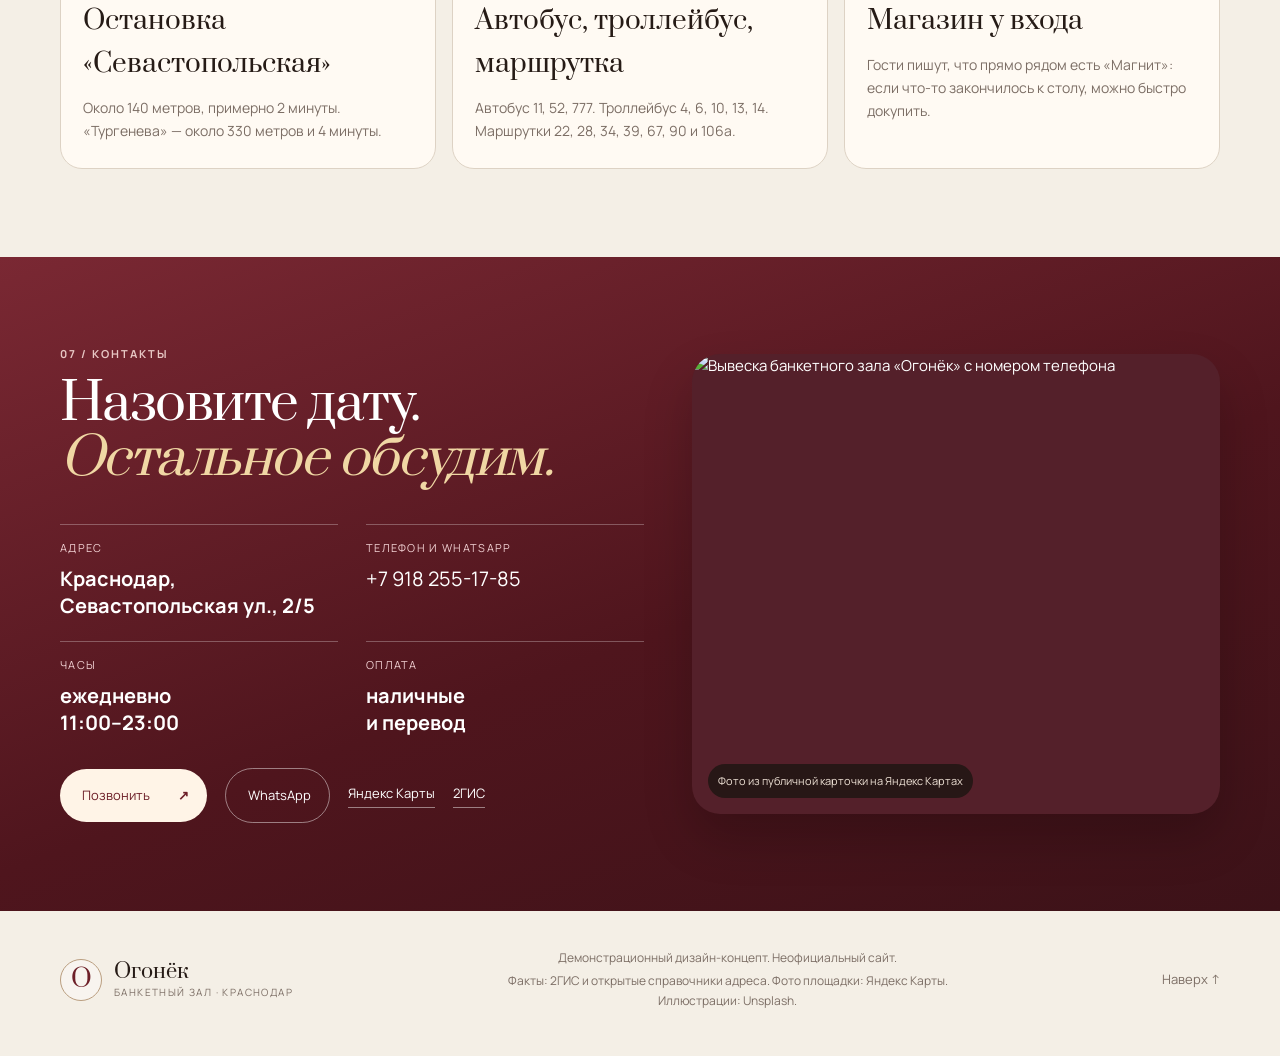
==== commit d890f5e6: "Quote the 2GIS review in the guest's own words. Co-authored-by: Cursor <cursoragent@cursor.com>" ====
--- a/index.html
+++ b/index.html
@@ -252,7 +252,7 @@
           <footer>Светлана Бахтина · свадьба 29 марта 2025 · 2ГИС</footer>
         </blockquote>
         <blockquote class="reveal">
-          <p>«Достаточно свободного пространства для танцев и конкурсов, профессиональная аудиоколонка: музыку можно включать как с телефона, так и с флеш-накопителя».</p>
+          <p>«Наличие достаточного свободного пространства для танцев и конкурсов, профессиональная аудиоколонка (музыку можно включать как с телефона, так и с флеш-накопителя)».</p>
           <footer>Отзыв о юбилее на 30 гостей · декабрь 2024 · 2ГИС</footer>
         </blockquote>
         <blockquote class="reveal">
